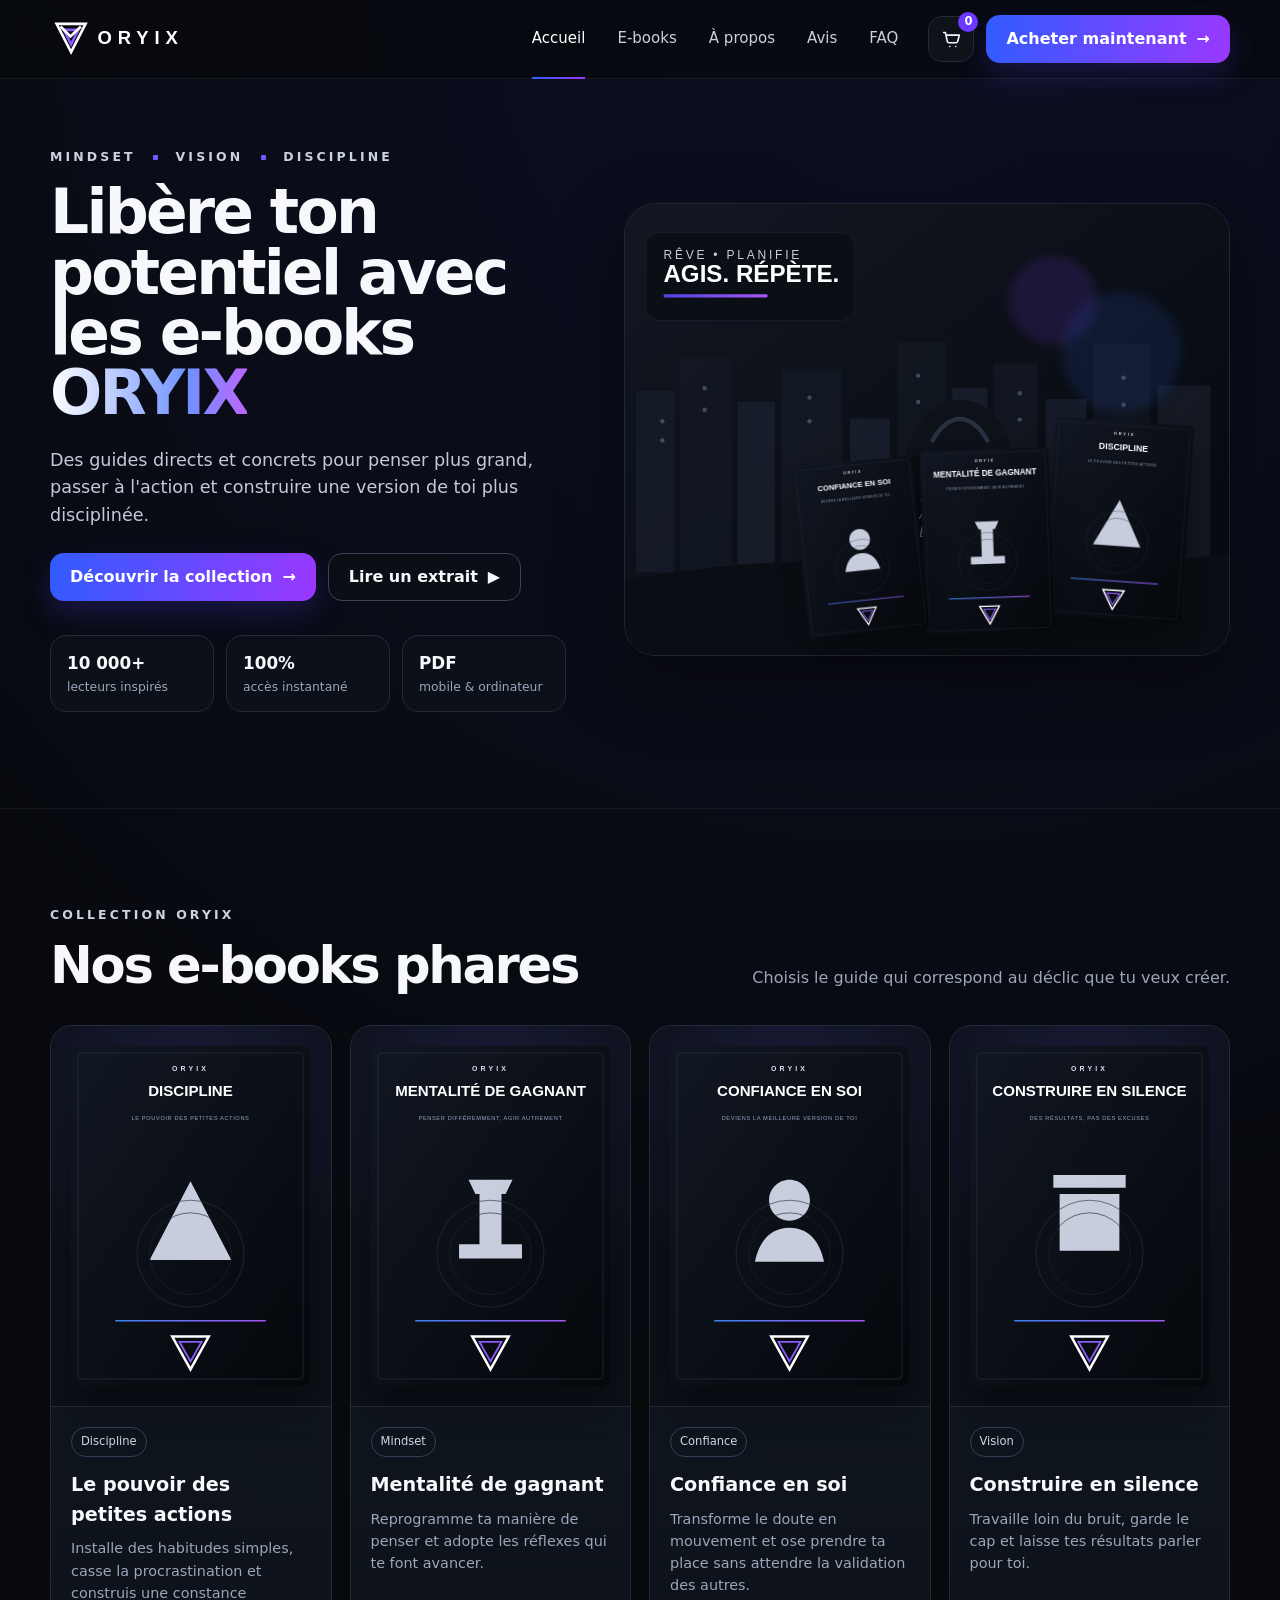
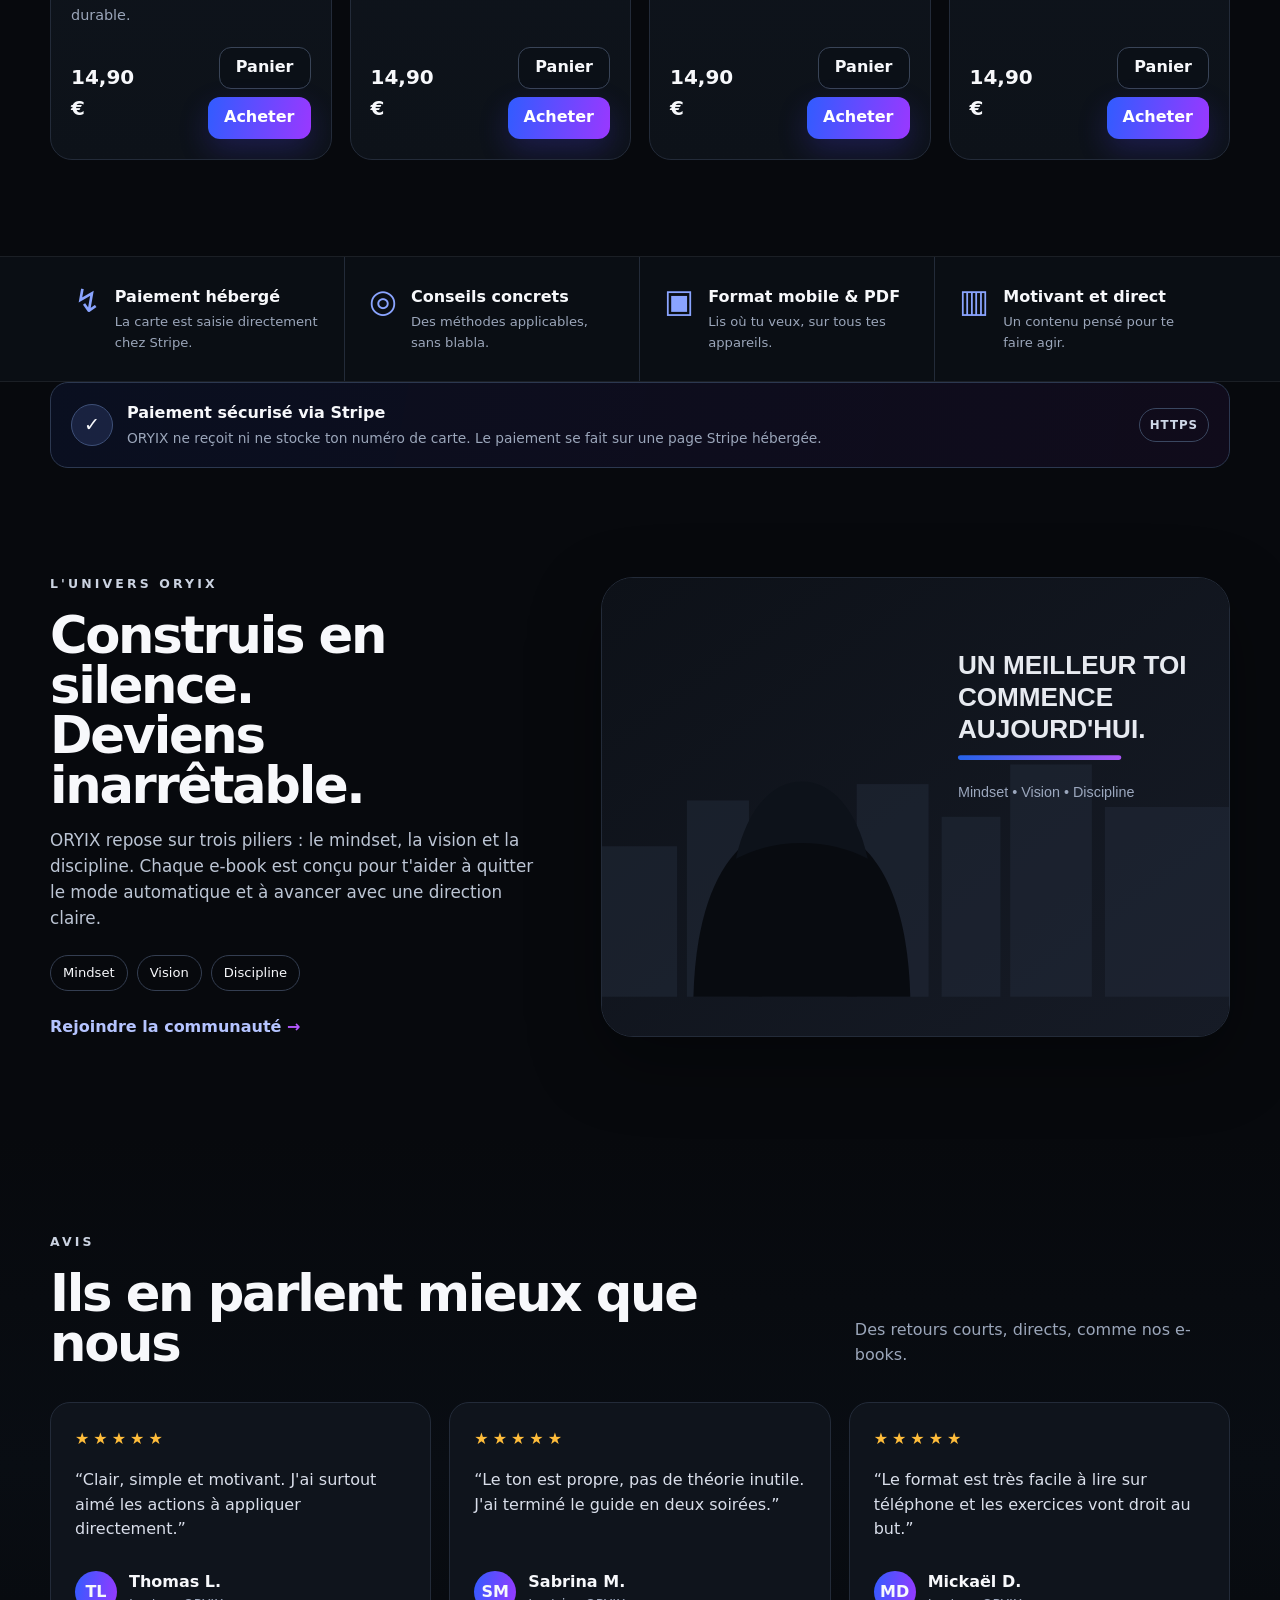
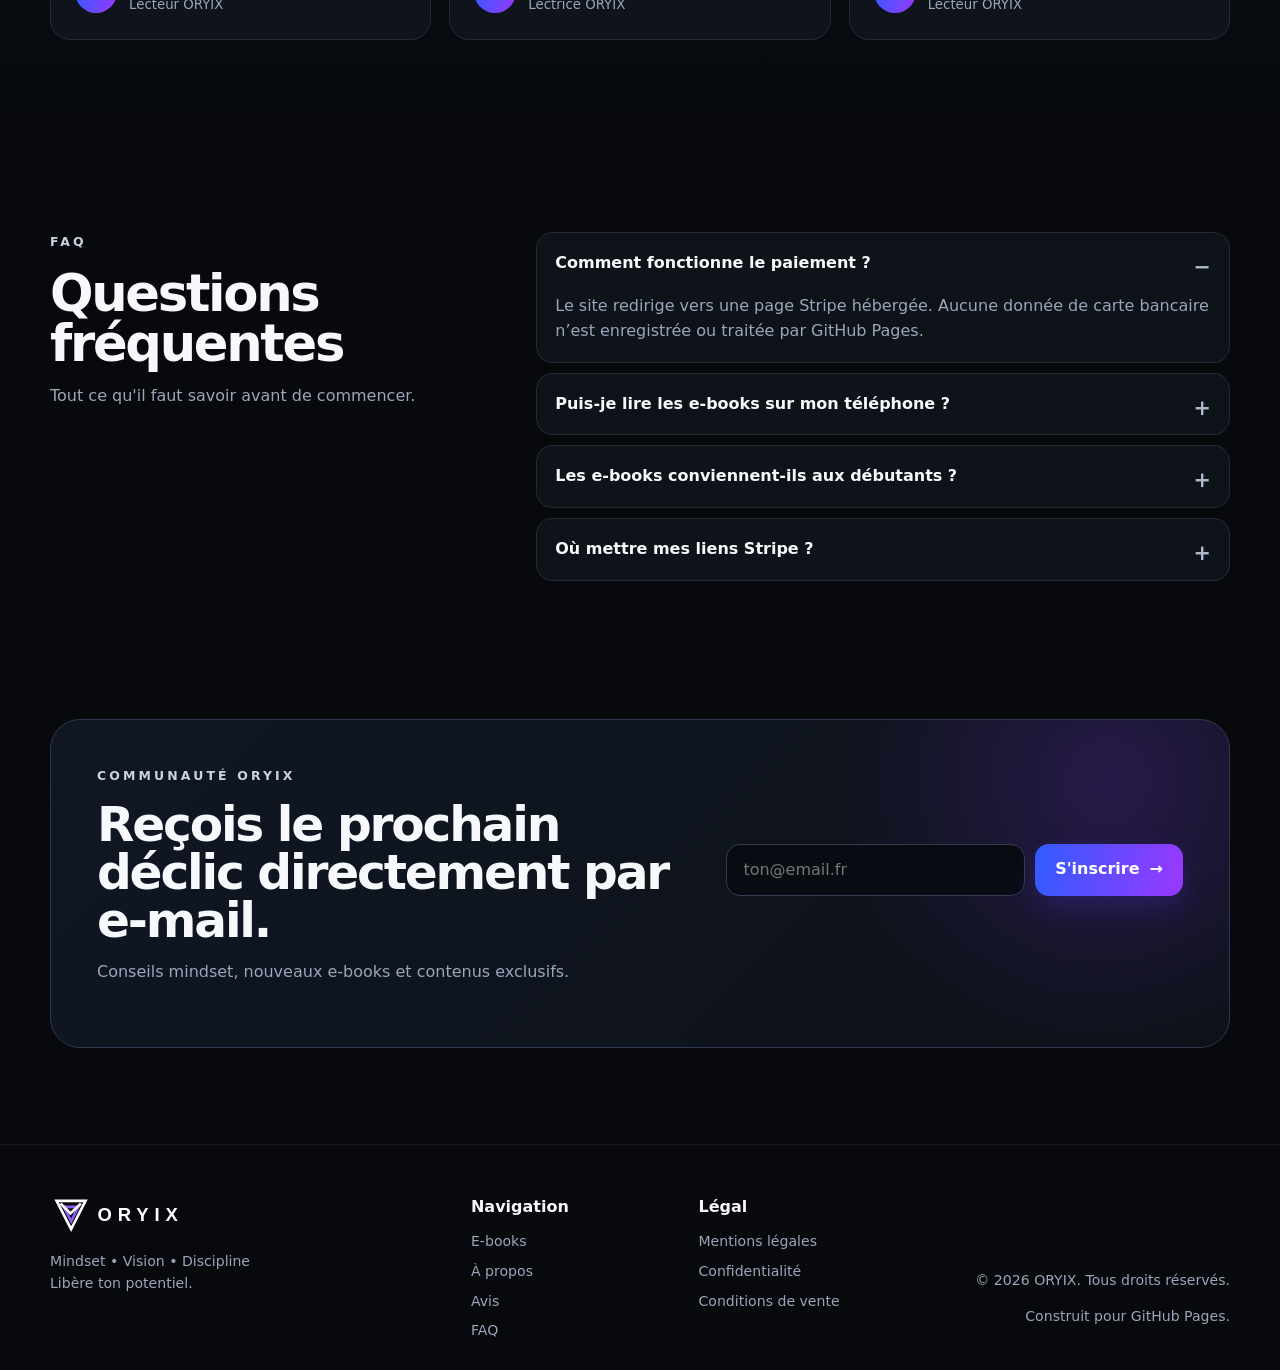
==== index.html @ 37d170c3 "ORYIX V1" ====
<!doctype html>
<html lang="fr">
<head>
  <meta charset="utf-8">
  <meta name="viewport" content="width=device-width, initial-scale=1">
  <meta name="theme-color" content="#07090d">
  <meta name="description" content="ORYIX — e-books de mindset, vision et discipline pour passer à l'action.">
  <title>ORYIX — Libère ton potentiel</title>
  <link rel="icon" href="assets/favicon.svg" type="image/svg+xml">
  <link rel="stylesheet" href="styles.css">
</head>
<body>
  <a class="skip-link" href="#main">Aller au contenu</a>

  <header class="site-header" id="top">
    <div class="container nav-wrap">
      <a class="brand" href="#top" aria-label="ORYIX, accueil">
        <img src="assets/logo.svg" alt="ORYIX">
      </a>

      <button class="menu-toggle" type="button" aria-label="Ouvrir le menu" aria-expanded="false" aria-controls="main-nav">
        <span></span><span></span><span></span>
      </button>

      <nav class="main-nav" id="main-nav" aria-label="Navigation principale">
        <a class="active" href="#top">Accueil</a>
        <a href="#ebooks">E-books</a>
        <a href="#about">À propos</a>
        <a href="#reviews">Avis</a>
        <a href="#faq">FAQ</a>
      </nav>

      <div class="nav-actions">
        <button class="icon-button cart-button" type="button" aria-label="Voir le panier">
          <svg viewBox="0 0 24 24" aria-hidden="true"><path d="M3 4h2l2.2 10.1a2 2 0 0 0 2 1.6h7.9a2 2 0 0 0 1.9-1.4L21 7H7.2M10 20h.01M17 20h.01"/></svg>
          <span class="cart-count" aria-live="polite">0</span>
        </button>
        <a class="btn btn-primary nav-cta" href="#ebooks">Acheter maintenant <span>→</span></a>
      </div>
    </div>
  </header>

  <main id="main">
    <section class="hero section-pad">
      <div class="container hero-grid">
        <div class="hero-copy reveal">
          <p class="eyebrow">MINDSET <i></i> VISION <i></i> DISCIPLINE</p>
          <h1>Libère ton potentiel avec les e-books <span>ORYIX</span></h1>
          <p class="hero-lead">Des guides directs et concrets pour penser plus grand, passer à l'action et construire une version de toi plus disciplinée.</p>
          <div class="hero-buttons">
            <a class="btn btn-primary" href="#ebooks">Découvrir la collection <span>→</span></a>
            <button class="btn btn-ghost preview-button" type="button">Lire un extrait <span>▶</span></button>
          </div>
          <div class="trust-row" aria-label="Avantages principaux">
            <div><strong>10 000+</strong><span>lecteurs inspirés</span></div>
            <div><strong>100%</strong><span>accès instantané</span></div>
            <div><strong>PDF</strong><span>mobile & ordinateur</span></div>
          </div>
        </div>

        <div class="hero-visual reveal" aria-label="Univers ORYIX">
          <img class="hero-art" src="assets/hero-art.svg" alt="Illustration urbaine ORYIX avec une silhouette et une ville de nuit">
          <div class="floating-book b1"><img src="assets/covers/discipline.svg" alt="Couverture de l'e-book Discipline"></div>
          <div class="floating-book b2"><img src="assets/covers/mentalite.svg" alt="Couverture de l'e-book Mentalité de gagnant"></div>
          <div class="floating-book b3"><img src="assets/covers/confiance.svg" alt="Couverture de l'e-book Confiance en soi"></div>
        </div>
      </div>
    </section>

    <section class="products section-pad" id="ebooks">
      <div class="container">
        <div class="section-head reveal">
          <div>
            <p class="eyebrow">COLLECTION ORYIX</p>
            <h2>Nos e-books phares</h2>
          </div>
          <p>Choisis le guide qui correspond au déclic que tu veux créer.</p>
        </div>

        <div class="product-grid">
          <article class="product-card reveal" data-product="Discipline" data-price="14.90" data-payment-id="discipline">
            <div class="cover-wrap"><img src="assets/covers/discipline.svg" alt="Discipline — Le pouvoir des petites actions"></div>
            <div class="product-body">
              <span class="pill">Discipline</span>
              <h3>Le pouvoir des petites actions</h3>
              <p>Installe des habitudes simples, casse la procrastination et construis une constance durable.</p>
              <div class="product-bottom"><strong>14,90 €</strong><div class="product-actions"><button class="btn btn-ghost add-cart" type="button">Panier</button><button class="btn btn-primary buy-now" type="button">Acheter</button></div></div>
            </div>
          </article>

          <article class="product-card reveal" data-product="Mentalité de gagnant" data-price="14.90" data-payment-id="mentalite">
            <div class="cover-wrap"><img src="assets/covers/mentalite.svg" alt="Mentalité de gagnant"></div>
            <div class="product-body">
              <span class="pill">Mindset</span>
              <h3>Mentalité de gagnant</h3>
              <p>Reprogramme ta manière de penser et adopte les réflexes qui te font avancer.</p>
              <div class="product-bottom"><strong>14,90 €</strong><div class="product-actions"><button class="btn btn-ghost add-cart" type="button">Panier</button><button class="btn btn-primary buy-now" type="button">Acheter</button></div></div>
            </div>
          </article>

          <article class="product-card reveal" data-product="Confiance en soi" data-price="14.90" data-payment-id="confiance">
            <div class="cover-wrap"><img src="assets/covers/confiance.svg" alt="Confiance en soi"></div>
            <div class="product-body">
              <span class="pill">Confiance</span>
              <h3>Confiance en soi</h3>
              <p>Transforme le doute en mouvement et ose prendre ta place sans attendre la validation des autres.</p>
              <div class="product-bottom"><strong>14,90 €</strong><div class="product-actions"><button class="btn btn-ghost add-cart" type="button">Panier</button><button class="btn btn-primary buy-now" type="button">Acheter</button></div></div>
            </div>
          </article>

          <article class="product-card reveal" data-product="Construire en silence" data-price="14.90" data-payment-id="silence">
            <div class="cover-wrap"><img src="assets/covers/silence.svg" alt="Construire en silence"></div>
            <div class="product-body">
              <span class="pill">Vision</span>
              <h3>Construire en silence</h3>
              <p>Travaille loin du bruit, garde le cap et laisse tes résultats parler pour toi.</p>
              <div class="product-bottom"><strong>14,90 €</strong><div class="product-actions"><button class="btn btn-ghost add-cart" type="button">Panier</button><button class="btn btn-primary buy-now" type="button">Acheter</button></div></div>
            </div>
          </article>
        </div>
      </div>
    </section>

    <section class="benefits">
      <div class="container benefit-grid">
        <div class="benefit reveal"><span class="benefit-icon">↯</span><div><h3>Paiement hébergé</h3><p>La carte est saisie directement chez Stripe.</p></div></div>
        <div class="benefit reveal"><span class="benefit-icon">◎</span><div><h3>Conseils concrets</h3><p>Des méthodes applicables, sans blabla.</p></div></div>
        <div class="benefit reveal"><span class="benefit-icon">▣</span><div><h3>Format mobile & PDF</h3><p>Lis où tu veux, sur tous tes appareils.</p></div></div>
        <div class="benefit reveal"><span class="benefit-icon">▥</span><div><h3>Motivant et direct</h3><p>Un contenu pensé pour te faire agir.</p></div></div>
      </div>
    </section>

    <section class="payment-security" aria-label="Sécurité des paiements">
      <div class="container payment-security-inner reveal">
        <div class="security-mark" aria-hidden="true">✓</div>
        <div><strong>Paiement sécurisé via Stripe</strong><span>ORYIX ne reçoit ni ne stocke ton numéro de carte. Le paiement se fait sur une page Stripe hébergée.</span></div>
        <span class="security-chip">HTTPS</span>
      </div>
    </section>

    <section class="about section-pad" id="about">
      <div class="container about-grid">
        <div class="about-copy reveal">
          <p class="eyebrow">L'UNIVERS ORYIX</p>
          <h2>Construis en silence.<br>Deviens inarrêtable.</h2>
          <p>ORYIX repose sur trois piliers : le mindset, la vision et la discipline. Chaque e-book est conçu pour t'aider à quitter le mode automatique et à avancer avec une direction claire.</p>
          <div class="tag-row"><span>Mindset</span><span>Vision</span><span>Discipline</span></div>
          <a class="text-link" href="#newsletter">Rejoindre la communauté <span>→</span></a>
        </div>
        <div class="about-image reveal"><img src="assets/about-art.svg" alt="Illustration ORYIX : un meilleur toi commence aujourd'hui"></div>
      </div>
    </section>

    <section class="reviews section-pad" id="reviews">
      <div class="container">
        <div class="section-head reveal"><div><p class="eyebrow">AVIS</p><h2>Ils en parlent mieux que nous</h2></div><p>Des retours courts, directs, comme nos e-books.</p></div>
        <div class="review-grid">
          <article class="review-card reveal"><div class="stars">★★★★★</div><p>“Clair, simple et motivant. J'ai surtout aimé les actions à appliquer directement.”</p><div class="person"><span>TL</span><div><strong>Thomas L.</strong><small>Lecteur ORYIX</small></div></div></article>
          <article class="review-card reveal"><div class="stars">★★★★★</div><p>“Le ton est propre, pas de théorie inutile. J'ai terminé le guide en deux soirées.”</p><div class="person"><span>SM</span><div><strong>Sabrina M.</strong><small>Lectrice ORYIX</small></div></div></article>
          <article class="review-card reveal"><div class="stars">★★★★★</div><p>“Le format est très facile à lire sur téléphone et les exercices vont droit au but.”</p><div class="person"><span>MD</span><div><strong>Mickaël D.</strong><small>Lecteur ORYIX</small></div></div></article>
        </div>
      </div>
    </section>

    <section class="faq section-pad" id="faq">
      <div class="container faq-grid">
        <div class="faq-intro reveal"><p class="eyebrow">FAQ</p><h2>Questions fréquentes</h2><p>Tout ce qu'il faut savoir avant de commencer.</p></div>
        <div class="accordion reveal">
          <details open><summary>Comment fonctionne le paiement ?</summary><p>Le site redirige vers une page Stripe hébergée. Aucune donnée de carte bancaire n’est enregistrée ou traitée par GitHub Pages.</p></details>
          <details><summary>Puis-je lire les e-books sur mon téléphone ?</summary><p>Oui. Le design prévoit des fichiers PDF lisibles sur mobile, tablette et ordinateur.</p></details>
          <details><summary>Les e-books conviennent-ils aux débutants ?</summary><p>Oui. Le contenu est présenté de manière progressive et orientée action.</p></details>
          <details><summary>Où mettre mes liens Stripe ?</summary><p>Ajoute uniquement les URLs publiques Stripe Payment Link dans <code>payment-config.js</code>. Ne publie jamais de clé secrète Stripe dans GitHub.</p></details>
        </div>
      </div>
    </section>

    <section class="newsletter section-pad" id="newsletter">
      <div class="container newsletter-box reveal">
        <div><p class="eyebrow">COMMUNAUTÉ ORYIX</p><h2>Reçois le prochain déclic directement par e-mail.</h2><p>Conseils mindset, nouveaux e-books et contenus exclusifs.</p></div>
        <form class="newsletter-form" novalidate>
          <label class="sr-only" for="email">Ton e-mail</label>
          <input id="email" name="email" type="email" autocomplete="email" placeholder="ton@email.fr" required>
          <button class="btn btn-primary" type="submit">S'inscrire <span>→</span></button>
          <p class="form-message" aria-live="polite"></p>
        </form>
      </div>
    </section>
  </main>

  <footer class="site-footer">
    <div class="container footer-grid">
      <div><img class="footer-logo" src="assets/logo.svg" alt="ORYIX"><p>Mindset • Vision • Discipline<br>Libère ton potentiel.</p></div>
      <div class="footer-links"><strong>Navigation</strong><a href="#ebooks">E-books</a><a href="#about">À propos</a><a href="#reviews">Avis</a><a href="#faq">FAQ</a></div>
      <div class="footer-links"><strong>Légal</strong><a href="mentions-legales.html">Mentions légales</a><a href="confidentialite.html">Confidentialité</a><a href="conditions.html">Conditions de vente</a></div>
      <div class="footer-note"><p>© <span id="year"></span> ORYIX. Tous droits réservés.</p><p>Construit pour GitHub Pages.</p></div>
    </div>
  </footer>

  <aside class="cart-panel" aria-hidden="true" aria-label="Panier">
    <div class="cart-head"><h2>Ton panier</h2><button class="icon-button close-cart" type="button" aria-label="Fermer le panier">×</button></div>
    <div class="cart-items"></div>
    <div class="cart-empty">Ton panier est vide.</div>
    <div class="cart-footer"><div><span>Total</span><strong class="cart-total">0,00 €</strong></div><button class="btn btn-primary checkout-button" type="button" disabled>Continuer vers le paiement</button><small class="checkout-help">Aucune donnée bancaire n’est collectée sur ce site. Ajoute tes Payment Links dans <code>payment-config.js</code>.</small></div>
  </aside>
  <div class="overlay" hidden></div>

  <dialog class="payment-modal">
    <button class="payment-modal-close" type="button" aria-label="Fermer">×</button>
    <p class="eyebrow">PAIEMENT SÉCURISÉ</p>
    <h2 class="payment-modal-title">Paiement Stripe</h2>
    <p class="payment-modal-text">Ajoute ton Payment Link Stripe dans payment-config.js.</p>
    <div class="payment-note"><strong>À ne jamais publier :</strong> une clé <code>sk_live_...</code> ou <code>sk_test_...</code>.</div>
  </dialog>

  <dialog class="preview-modal">
    <button class="modal-close" type="button" aria-label="Fermer">×</button>
    <p class="eyebrow">EXTRAIT</p>
    <h2>Discipline — Le pouvoir des petites actions</h2>
    <p class="quote">“Tu n'as pas besoin d'une motivation parfaite. Tu as besoin d'un système assez simple pour continuer les jours où l'envie n'est pas là.”</p>
    <p>Cette fenêtre sert d'exemple. Tu peux remplacer ce texte par un vrai extrait, une vidéo ou un aperçu PDF.</p>
  </dialog>

  <script src="payment-config.js"></script>
  <script src="script.js"></script>
</body>
</html>
---- styles.css ----
:root{
  --bg:#07090d;
  --bg-soft:#0c1016;
  --panel:#10151d;
  --panel-2:#141a24;
  --text:#f7f8fb;
  --muted:#9ba6ba;
  --line:#232b39;
  --blue:#315cff;
  --purple:#9a38ff;
  --accent:linear-gradient(100deg,var(--blue),var(--purple));
  --radius:24px;
  --shadow:0 24px 70px rgba(0,0,0,.35);
  --container:min(1180px,calc(100% - 40px));
}
*{box-sizing:border-box}
html{scroll-behavior:smooth}
body{margin:0;background:radial-gradient(circle at 70% 0%,rgba(76,71,255,.09),transparent 30%),var(--bg);color:var(--text);font-family:Inter,ui-sans-serif,system-ui,-apple-system,BlinkMacSystemFont,"Segoe UI",sans-serif;line-height:1.55;overflow-x:hidden}
img{max-width:100%;display:block}
a{color:inherit;text-decoration:none}
button,input{font:inherit}
button{color:inherit}
.container{width:var(--container);margin-inline:auto}
.section-pad{padding:96px 0}
.sr-only{position:absolute!important;width:1px;height:1px;padding:0;margin:-1px;overflow:hidden;clip:rect(0,0,0,0);white-space:nowrap;border:0}
.skip-link{position:absolute;left:-999px;top:12px;background:#fff;color:#000;padding:10px 14px;border-radius:10px;z-index:999}.skip-link:focus{left:12px}
.site-header{position:sticky;top:0;z-index:60;background:rgba(7,9,13,.78);backdrop-filter:blur(18px);border-bottom:1px solid rgba(255,255,255,.07)}
.nav-wrap{height:78px;display:flex;align-items:center;gap:30px}.brand img{width:145px}.main-nav{margin-left:auto;display:flex;align-items:center;gap:32px}.main-nav a{color:#c8d0de;font-size:.94rem;transition:.2s}.main-nav a:hover,.main-nav a.active{color:#fff}.main-nav a.active{position:relative}.main-nav a.active:after{content:"";position:absolute;left:0;right:0;bottom:-28px;height:2px;background:var(--accent)}
.nav-actions{display:flex;align-items:center;gap:12px}.icon-button{width:46px;height:46px;border:1px solid var(--line);border-radius:14px;background:#0e131a;display:grid;place-items:center;cursor:pointer}.icon-button svg{width:21px;fill:none;stroke:currentColor;stroke-width:1.8;stroke-linecap:round;stroke-linejoin:round}.cart-button{position:relative}.cart-count{position:absolute;right:-5px;top:-5px;min-width:20px;height:20px;padding:0 5px;border-radius:999px;background:#6b39ff;color:#fff;display:grid;place-items:center;font-size:.72rem;font-weight:800}
.btn{border:0;border-radius:14px;min-height:48px;padding:0 20px;display:inline-flex;align-items:center;justify-content:center;gap:10px;font-weight:750;cursor:pointer;transition:transform .2s ease,filter .2s ease,border-color .2s ease;background:none}.btn:hover{transform:translateY(-2px)}.btn-primary{background:var(--accent);color:#fff;box-shadow:0 12px 30px rgba(83,62,255,.22)}.btn-primary:hover{filter:brightness(1.08)}.btn-ghost{border:1px solid #394457;background:rgba(12,16,22,.72)}
.menu-toggle{display:none;background:none;border:0;padding:8px;cursor:pointer}.menu-toggle span{display:block;width:25px;height:2px;background:#fff;margin:5px 0;border-radius:2px}
.hero{padding-top:68px}.hero-grid{display:grid;grid-template-columns:.92fr 1.08fr;gap:58px;align-items:center}.eyebrow{font-size:.78rem;font-weight:850;letter-spacing:.25em;color:#cbd3e1;margin:0 0 16px}.eyebrow i{display:inline-block;width:5px;height:5px;background:#7357ff;border-radius:1px;vertical-align:middle;margin:0 10px}.hero h1,.section-head h2,.about h2,.faq h2,.newsletter h2{font-size:clamp(2.25rem,4.8vw,5rem);line-height:.98;letter-spacing:-.045em;margin:0}.hero h1 span{background:linear-gradient(90deg,#fff,#6f92ff 70%,#bb66ff);-webkit-background-clip:text;background-clip:text;color:transparent}.hero-lead{font-size:1.1rem;color:#c2cada;max-width:630px;margin:24px 0}.hero-buttons{display:flex;flex-wrap:wrap;gap:12px}.trust-row{display:grid;grid-template-columns:repeat(3,1fr);gap:12px;margin-top:34px}.trust-row div{padding:14px 16px;border:1px solid var(--line);border-radius:16px;background:rgba(14,19,26,.7)}.trust-row strong,.trust-row span{display:block}.trust-row strong{font-size:1.05rem}.trust-row span{font-size:.77rem;color:var(--muted);margin-top:2px}.hero-visual{position:relative;min-width:0}.hero-art{border-radius:32px;border:1px solid #202838;box-shadow:var(--shadow)}.floating-book{position:absolute;width:23%;filter:drop-shadow(0 26px 24px rgba(0,0,0,.45));transform-origin:bottom center}.floating-book img{border-radius:5px}.b1{right:8%;bottom:8%;transform:rotate(4deg)}.b2{right:28%;bottom:5%;transform:rotate(-2deg) scale(.93)}.b3{right:48%;bottom:5%;transform:rotate(-6deg) scale(.87)}
.products{border-top:1px solid rgba(255,255,255,.06)}.section-head{display:flex;justify-content:space-between;align-items:end;gap:40px;margin-bottom:34px}.section-head h2,.about h2,.faq h2,.newsletter h2{font-size:clamp(2rem,4vw,3.6rem)}.section-head>p{max-width:480px;color:var(--muted);margin:0}.product-grid{display:grid;grid-template-columns:repeat(4,1fr);gap:18px}.product-card{min-width:0;background:linear-gradient(180deg,#111721,#0d1219);border:1px solid var(--line);border-radius:22px;overflow:hidden;display:flex;flex-direction:column;transition:transform .25s ease,border-color .25s ease}.product-card:hover{transform:translateY(-5px);border-color:#3a4660}.cover-wrap{aspect-ratio:1.25;background:radial-gradient(circle at 50% 20%,rgba(108,92,255,.16),transparent 58%),#0c1118;display:grid;place-items:center;padding:20px;border-bottom:1px solid var(--line)}.cover-wrap img{height:100%;width:auto;border-radius:6px;box-shadow:0 18px 35px rgba(0,0,0,.35)}.product-body{padding:20px;display:flex;flex-direction:column;flex:1}.pill{align-self:flex-start;font-size:.72rem;color:#cfd6e5;border:1px solid #344057;border-radius:999px;padding:5px 9px}.product-body h3{font-size:1.2rem;margin:13px 0 8px}.product-body p{font-size:.9rem;color:var(--muted);margin:0 0 20px}.product-bottom{margin-top:auto;display:flex;align-items:center;justify-content:space-between;gap:12px}.product-bottom strong{font-size:1.25rem}.product-bottom .btn{min-height:42px;padding:0 16px;border-radius:12px}
.benefits{border-block:1px solid rgba(255,255,255,.07);background:#0a0e14}.benefit-grid{display:grid;grid-template-columns:repeat(4,1fr)}.benefit{display:flex;gap:14px;padding:28px 24px;border-right:1px solid var(--line)}.benefit:last-child{border-right:0}.benefit-icon{font-size:2rem;line-height:1;color:#8aa4ff}.benefit h3{margin:0 0 3px;font-size:1rem}.benefit p{margin:0;color:var(--muted);font-size:.82rem}
.about-grid{display:grid;grid-template-columns:.88fr 1.12fr;gap:56px;align-items:center}.about-copy>p:not(.eyebrow){color:#bcc5d4;font-size:1.05rem;max-width:570px}.tag-row{display:flex;flex-wrap:wrap;gap:9px;margin:24px 0}.tag-row span{border:1px solid #343e51;border-radius:999px;padding:7px 12px;font-size:.82rem}.text-link{font-weight:750;color:#b5c4ff}.text-link span{color:#b559ff}.about-image img{border:1px solid var(--line);border-radius:32px;box-shadow:var(--shadow)}
.reviews{background:linear-gradient(180deg,transparent,#090d13 55%,transparent)}.review-grid{display:grid;grid-template-columns:repeat(3,1fr);gap:18px}.review-card{background:#0f141c;border:1px solid var(--line);border-radius:20px;padding:24px}.stars{color:#ffbd3b;letter-spacing:4px}.review-card>p{color:#d9deea;min-height:86px}.person{display:flex;gap:12px;align-items:center}.person>span{width:42px;height:42px;border-radius:50%;background:var(--accent);display:grid;place-items:center;font-weight:800}.person strong,.person small{display:block}.person small{color:var(--muted)}
.faq-grid{display:grid;grid-template-columns:.75fr 1.25fr;gap:70px}.faq-intro>p:last-child{color:var(--muted)}.accordion{display:grid;gap:10px}.accordion details{border:1px solid var(--line);border-radius:16px;background:#0e131a;padding:0 18px}.accordion summary{cursor:pointer;list-style:none;padding:18px 32px 18px 0;font-weight:750;position:relative}.accordion summary::-webkit-details-marker{display:none}.accordion summary:after{content:"+";position:absolute;right:0;font-size:1.3rem;color:#aeb8cc}.accordion details[open] summary:after{content:"−"}.accordion details p{margin:0 0 18px;color:var(--muted)}
.newsletter{padding-top:42px}.newsletter-box{border:1px solid #2e3850;background:radial-gradient(circle at 90% 20%,rgba(138,54,255,.2),transparent 25%),linear-gradient(135deg,#101723,#0d1118);border-radius:30px;padding:46px;display:grid;grid-template-columns:1fr .78fr;gap:44px;align-items:center}.newsletter h2{font-size:clamp(2rem,3.8vw,3.2rem)}.newsletter-box>div>p:last-child{color:var(--muted)}.newsletter-form{display:grid;grid-template-columns:1fr auto;gap:10px}.newsletter-form input{min-width:0;background:#080c12;border:1px solid #313c50;color:#fff;border-radius:14px;padding:0 16px;height:52px;outline:none}.newsletter-form input:focus{border-color:#6b6fff;box-shadow:0 0 0 3px rgba(85,75,255,.15)}.form-message{grid-column:1/-1;margin:0;min-height:1.3em;color:#aeb9cc;font-size:.84rem}
.site-footer{border-top:1px solid rgba(255,255,255,.07);padding:50px 0 28px}.footer-grid{display:grid;grid-template-columns:1.4fr .7fr .8fr 1fr;gap:34px}.footer-logo{width:145px;margin-bottom:12px}.footer-grid p{color:var(--muted);font-size:.88rem}.footer-links{display:flex;flex-direction:column;gap:8px}.footer-links strong{margin-bottom:3px}.footer-links a{color:var(--muted);font-size:.88rem}.footer-links a:hover{color:#fff}.footer-note{text-align:right;align-self:end}
.cart-panel{position:fixed;right:0;top:0;height:100%;width:min(430px,92vw);z-index:100;background:#0b0f15;border-left:1px solid var(--line);transform:translateX(102%);transition:transform .3s ease;display:flex;flex-direction:column;padding:20px}.cart-panel.open{transform:none}.cart-head{display:flex;align-items:center;justify-content:space-between;border-bottom:1px solid var(--line);padding-bottom:15px}.cart-head h2{margin:0}.cart-items{display:grid;gap:10px;padding:18px 0;overflow:auto}.cart-item{display:grid;grid-template-columns:1fr auto;gap:12px;border:1px solid var(--line);border-radius:14px;padding:14px;background:#10151d}.cart-item small{display:block;color:var(--muted)}.cart-item button{background:none;border:0;color:#a8b1c2;cursor:pointer}.cart-empty{color:var(--muted);padding:30px 0}.cart-footer{margin-top:auto;border-top:1px solid var(--line);padding-top:18px}.cart-footer>div{display:flex;justify-content:space-between;font-size:1.15rem;margin-bottom:14px}.cart-footer .btn{width:100%}.cart-footer small{display:block;color:var(--muted);margin-top:10px}.overlay{position:fixed;inset:0;background:rgba(0,0,0,.65);z-index:90}.preview-modal{max-width:620px;width:calc(100% - 30px);background:#0e131a;color:#fff;border:1px solid #2f394c;border-radius:24px;padding:34px;box-shadow:var(--shadow)}.preview-modal::backdrop{background:rgba(0,0,0,.72)}.modal-close{position:absolute;right:16px;top:14px;background:none;border:0;color:#fff;font-size:2rem;cursor:pointer}.preview-modal h2{font-size:2rem}.preview-modal p{color:#bfc7d5}.preview-modal .quote{color:#fff;font-size:1.12rem;border-left:3px solid #7757ff;padding-left:18px}
.reveal{opacity:0;transform:translateY(18px);transition:opacity .6s ease,transform .6s ease}.reveal.visible{opacity:1;transform:none}
@media (prefers-reduced-motion:reduce){html{scroll-behavior:auto}.reveal{opacity:1;transform:none;transition:none}.btn,.product-card{transition:none}}
@media (max-width:1040px){.main-nav{gap:20px}.nav-cta{display:none}.hero-grid{grid-template-columns:1fr;gap:40px}.hero-copy{max-width:760px}.hero-visual{max-width:860px}.product-grid{grid-template-columns:repeat(2,1fr)}.benefit-grid{grid-template-columns:repeat(2,1fr)}.benefit:nth-child(2){border-right:0}.benefit:nth-child(-n+2){border-bottom:1px solid var(--line)}.about-grid{grid-template-columns:1fr}.about-image{max-width:850px}.footer-grid{grid-template-columns:1fr 1fr}.footer-note{text-align:left}}
@media (max-width:760px){:root{--container:min(100% - 28px,1180px)}.section-pad{padding:68px 0}.nav-wrap{height:70px}.brand img{width:128px}.menu-toggle{display:block;order:-1}.main-nav{position:absolute;left:14px;right:14px;top:78px;display:none;flex-direction:column;align-items:stretch;gap:0;background:#0b1017;border:1px solid var(--line);border-radius:18px;padding:8px;box-shadow:var(--shadow)}.main-nav.open{display:flex}.main-nav a{padding:13px 14px;border-radius:11px}.main-nav a.active:after{display:none}.nav-wrap{gap:10px}.nav-actions{margin-left:auto}.cart-button{width:42px;height:42px}.hero{padding-top:40px}.hero h1{font-size:clamp(2.65rem,13vw,4.2rem)}.hero-lead{font-size:1rem}.hero-buttons .btn{width:100%}.trust-row{grid-template-columns:1fr 1fr}.trust-row div:last-child{grid-column:1/-1}.hero-visual{margin-inline:-8px}.floating-book{width:26%}.b3{display:none}.section-head{display:block}.section-head>p{margin-top:12px}.product-grid{grid-template-columns:1fr}.product-card{display:grid;grid-template-columns:125px 1fr}.cover-wrap{aspect-ratio:auto;height:100%;padding:14px}.cover-wrap img{width:100%;height:auto}.product-body{padding:17px}.product-body p{font-size:.86rem}.benefit-grid{grid-template-columns:1fr}.benefit{border-right:0;border-bottom:1px solid var(--line)}.benefit:last-child{border-bottom:0}.about-grid{gap:30px}.review-grid{grid-template-columns:1fr}.faq-grid{grid-template-columns:1fr;gap:28px}.newsletter-box{grid-template-columns:1fr;padding:28px 20px}.newsletter-form{grid-template-columns:1fr}.newsletter-form .btn{width:100%}.footer-grid{grid-template-columns:1fr 1fr}.footer-grid>div:first-child,.footer-note{grid-column:1/-1}.footer-note{text-align:left}.preview-modal{padding:28px 22px}}
@media (max-width:430px){.brand img{width:108px}.product-card{grid-template-columns:105px 1fr}.product-bottom{align-items:flex-start;flex-direction:column}.product-bottom .btn{width:100%}.footer-grid{grid-template-columns:1fr}.footer-grid>div{grid-column:auto!important}.floating-book{width:28%}.b1{right:7%}.b2{right:33%}}

/* Paiements Stripe */
.product-actions{display:flex;gap:8px;flex-wrap:wrap;justify-content:flex-end}.product-actions .btn{min-width:84px}.product-actions .btn-ghost{background:#0b1017}
.payment-security{padding:0 0 10px}.payment-security-inner{display:grid;grid-template-columns:auto 1fr auto;gap:14px;align-items:center;border:1px solid #2c3850;background:linear-gradient(100deg,rgba(49,92,255,.08),rgba(154,56,255,.06));border-radius:18px;padding:18px 20px}.security-mark{width:42px;height:42px;border-radius:50%;display:grid;place-items:center;background:rgba(111,146,255,.14);border:1px solid #3e5078;font-size:1.2rem;font-weight:900}.payment-security-inner strong,.payment-security-inner span{display:block}.payment-security-inner>div:nth-child(2)>span{margin-top:2px;color:var(--muted);font-size:.86rem}.security-chip{border:1px solid #3a4760;border-radius:999px;padding:7px 10px;font-size:.74rem;font-weight:850;letter-spacing:.08em;color:#cfd8e8}.payment-modal{max-width:620px;width:calc(100% - 30px);background:#0e131a;color:#fff;border:1px solid #2f394c;border-radius:24px;padding:34px;box-shadow:var(--shadow)}.payment-modal::backdrop{background:rgba(0,0,0,.72)}.payment-modal-close{position:absolute;right:16px;top:14px;background:none;border:0;color:#fff;font-size:2rem;cursor:pointer}.payment-modal h2{font-size:2rem;margin:0 0 14px}.payment-modal p{color:#bfc7d5}.payment-note{margin-top:18px;padding:14px 16px;border:1px solid #3a455b;border-radius:14px;background:#0a0e14;color:#c9d1df;font-size:.9rem}.payment-note code,.cart-footer code{color:#d8c6ff}.checkout-help{line-height:1.45}
@media (max-width:760px){.product-actions{width:100%;display:grid;grid-template-columns:1fr 1fr}.product-actions .btn{width:100%;padding-inline:12px}.payment-security-inner{grid-template-columns:auto 1fr}.security-chip{grid-column:2;justify-self:start}.payment-modal{padding:28px 22px}}
@media (max-width:430px){.product-bottom{gap:10px}.product-actions{grid-template-columns:1fr}.product-actions .btn{min-height:40px}.payment-security-inner{grid-template-columns:1fr}.security-chip{grid-column:auto}.security-mark{width:38px;height:38px}}
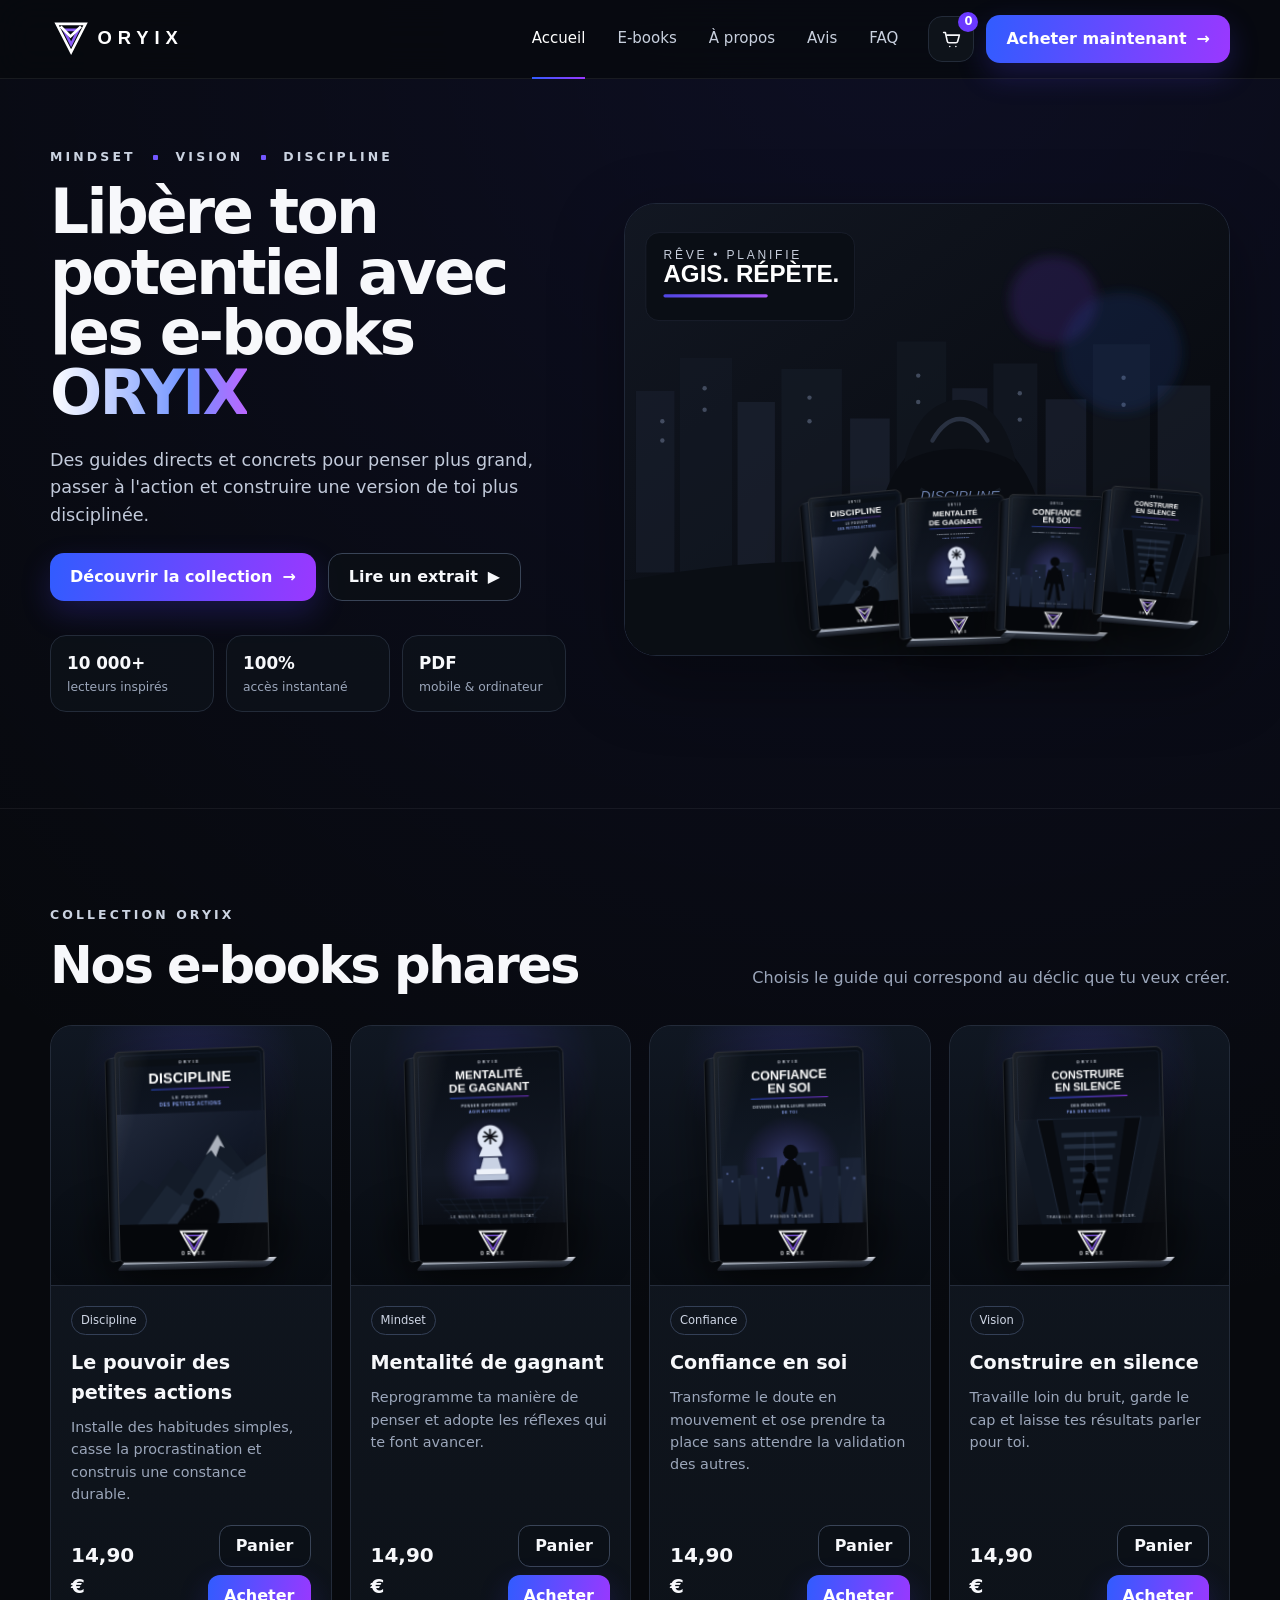
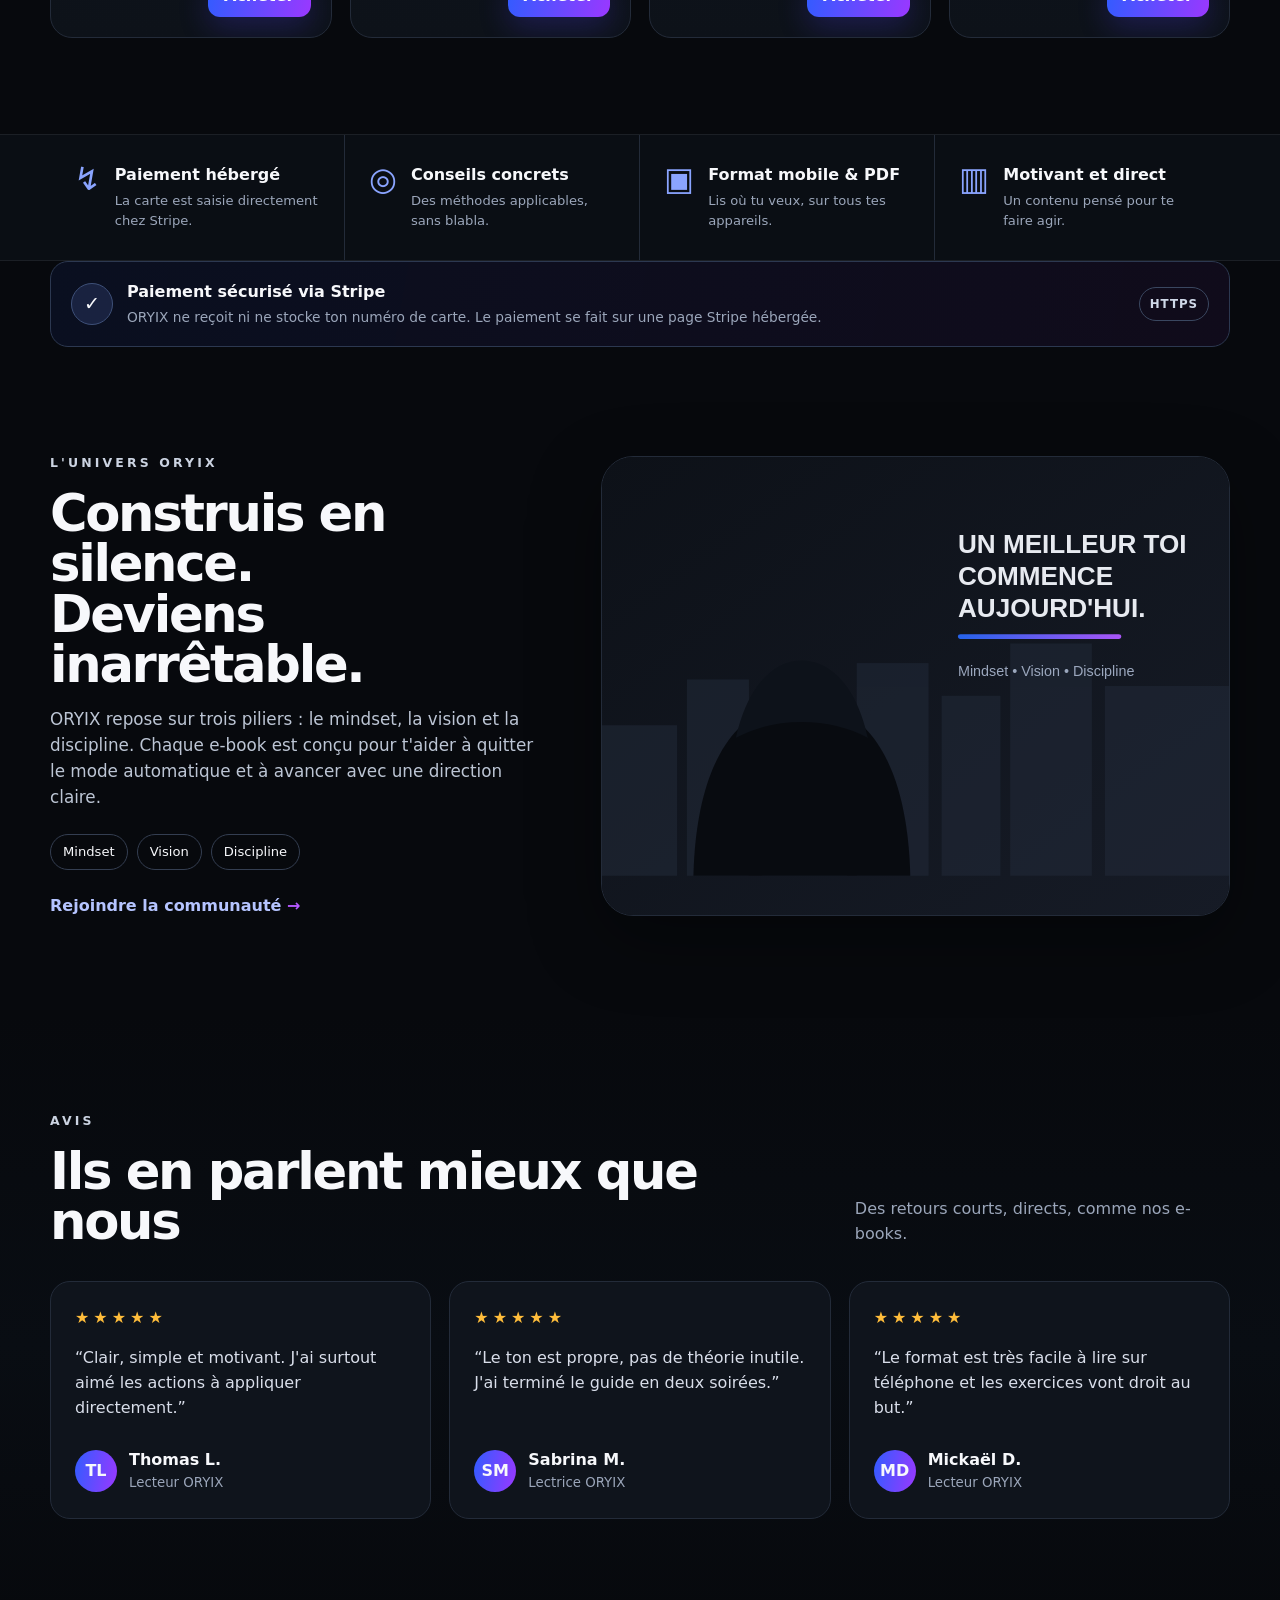
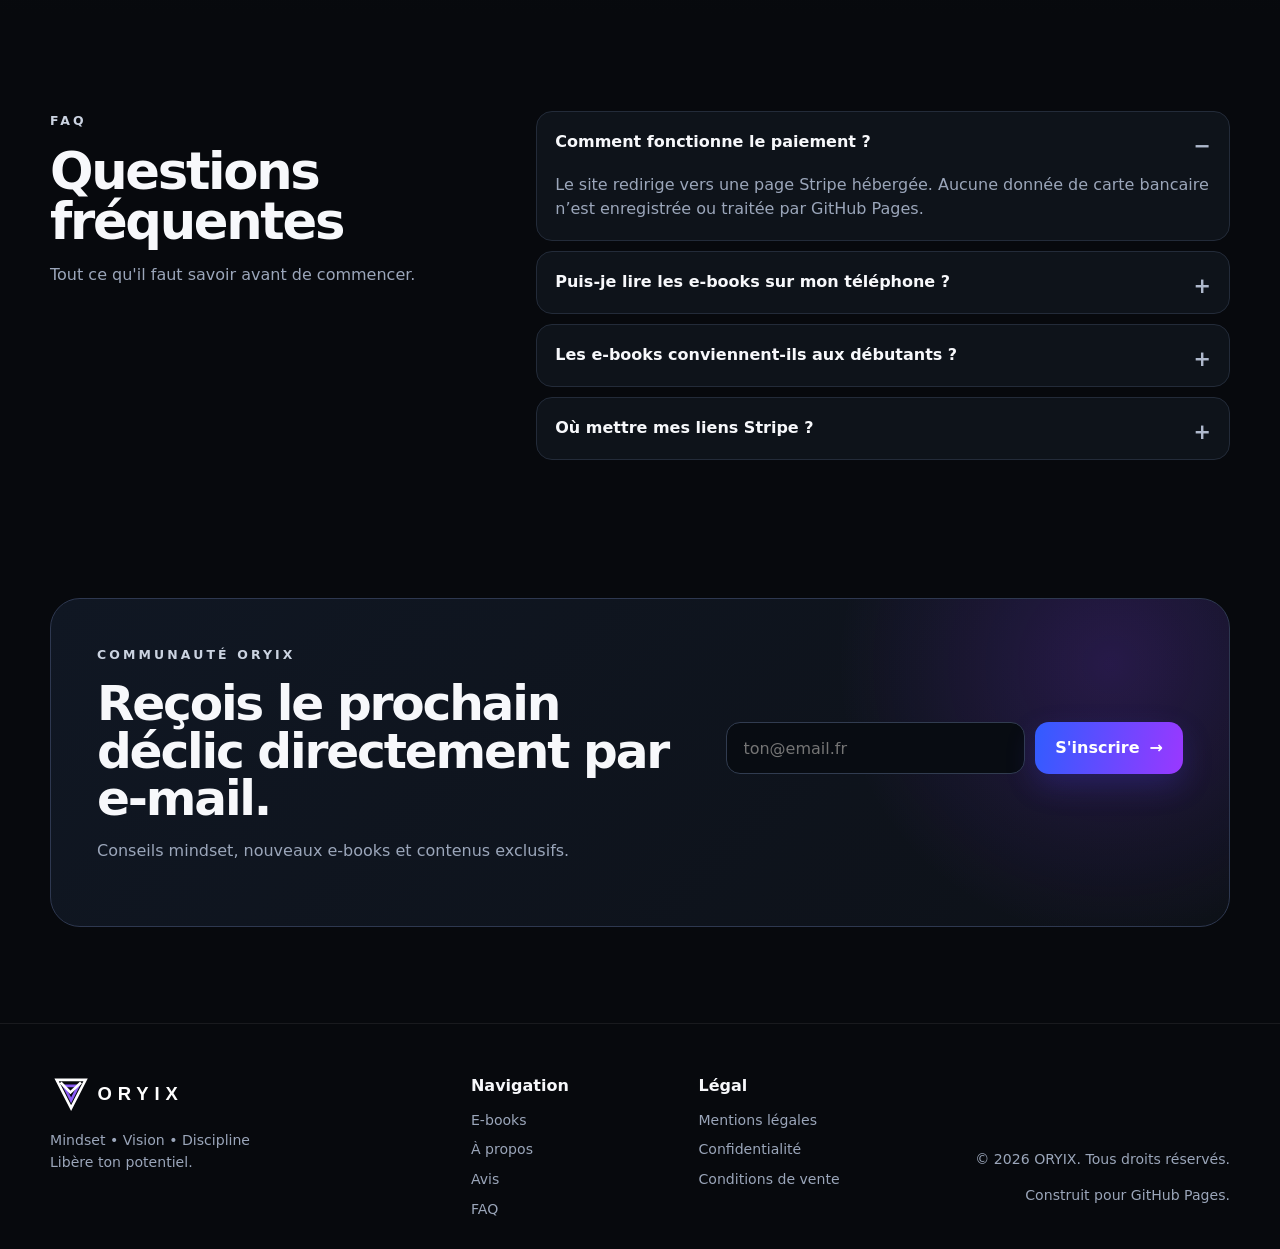
==== commit aedbfaef: "V3" ====
--- a/index.html
+++ b/index.html
@@ -60,9 +60,20 @@
 
         <div class="hero-visual reveal" aria-label="Univers ORYIX">
           <img class="hero-art" src="assets/hero-art.svg" alt="Illustration urbaine ORYIX avec une silhouette et une ville de nuit">
-          <div class="floating-book b1"><img src="assets/covers/discipline.svg" alt="Couverture de l'e-book Discipline"></div>
-          <div class="floating-book b2"><img src="assets/covers/mentalite.svg" alt="Couverture de l'e-book Mentalité de gagnant"></div>
-          <div class="floating-book b3"><img src="assets/covers/confiance.svg" alt="Couverture de l'e-book Confiance en soi"></div>
+          <div class="hero-book-shelf" aria-label="Collection de quatre e-books ORYIX">
+            <div class="ebook-mockup hero-book hb1">
+              <div class="ebook-cover"><img src="assets/covers/discipline.svg" alt="Couverture de l'e-book Discipline"></div>
+            </div>
+            <div class="ebook-mockup hero-book hb2">
+              <div class="ebook-cover"><img src="assets/covers/mentalite.svg" alt="Couverture de l'e-book Mentalité de gagnant"></div>
+            </div>
+            <div class="ebook-mockup hero-book hb3">
+              <div class="ebook-cover"><img src="assets/covers/confiance.svg" alt="Couverture de l'e-book Confiance en soi"></div>
+            </div>
+            <div class="ebook-mockup hero-book hb4">
+              <div class="ebook-cover"><img src="assets/covers/silence.svg" alt="Couverture de l'e-book Construire en silence"></div>
+            </div>
+          </div>
         </div>
       </div>
     </section>
@@ -79,7 +90,7 @@
 
         <div class="product-grid">
           <article class="product-card reveal" data-product="Discipline" data-price="14.90" data-payment-id="discipline">
-            <div class="cover-wrap"><img src="assets/covers/discipline.svg" alt="Discipline — Le pouvoir des petites actions"></div>
+            <div class="cover-wrap"><div class="ebook-mockup product-book"><div class="ebook-cover"><img src="assets/covers/discipline.svg" alt="Discipline — Le pouvoir des petites actions"></div></div></div>
             <div class="product-body">
               <span class="pill">Discipline</span>
               <h3>Le pouvoir des petites actions</h3>
@@ -89,7 +100,7 @@
           </article>
 
           <article class="product-card reveal" data-product="Mentalité de gagnant" data-price="14.90" data-payment-id="mentalite">
-            <div class="cover-wrap"><img src="assets/covers/mentalite.svg" alt="Mentalité de gagnant"></div>
+            <div class="cover-wrap"><div class="ebook-mockup product-book"><div class="ebook-cover"><img src="assets/covers/mentalite.svg" alt="Mentalité de gagnant"></div></div></div>
             <div class="product-body">
               <span class="pill">Mindset</span>
               <h3>Mentalité de gagnant</h3>
@@ -99,7 +110,7 @@
           </article>
 
           <article class="product-card reveal" data-product="Confiance en soi" data-price="14.90" data-payment-id="confiance">
-            <div class="cover-wrap"><img src="assets/covers/confiance.svg" alt="Confiance en soi"></div>
+            <div class="cover-wrap"><div class="ebook-mockup product-book"><div class="ebook-cover"><img src="assets/covers/confiance.svg" alt="Confiance en soi"></div></div></div>
             <div class="product-body">
               <span class="pill">Confiance</span>
               <h3>Confiance en soi</h3>
@@ -109,7 +120,7 @@
           </article>
 
           <article class="product-card reveal" data-product="Construire en silence" data-price="14.90" data-payment-id="silence">
-            <div class="cover-wrap"><img src="assets/covers/silence.svg" alt="Construire en silence"></div>
+            <div class="cover-wrap"><div class="ebook-mockup product-book"><div class="ebook-cover"><img src="assets/covers/silence.svg" alt="Construire en silence"></div></div></div>
             <div class="product-body">
               <span class="pill">Vision</span>
               <h3>Construire en silence</h3>
--- a/styles.css
+++ b/styles.css
@@ -49,3 +49,170 @@
 .payment-security{padding:0 0 10px}.payment-security-inner{display:grid;grid-template-columns:auto 1fr auto;gap:14px;align-items:center;border:1px solid #2c3850;background:linear-gradient(100deg,rgba(49,92,255,.08),rgba(154,56,255,.06));border-radius:18px;padding:18px 20px}.security-mark{width:42px;height:42px;border-radius:50%;display:grid;place-items:center;background:rgba(111,146,255,.14);border:1px solid #3e5078;font-size:1.2rem;font-weight:900}.payment-security-inner strong,.payment-security-inner span{display:block}.payment-security-inner>div:nth-child(2)>span{margin-top:2px;color:var(--muted);font-size:.86rem}.security-chip{border:1px solid #3a4760;border-radius:999px;padding:7px 10px;font-size:.74rem;font-weight:850;letter-spacing:.08em;color:#cfd8e8}.payment-modal{max-width:620px;width:calc(100% - 30px);background:#0e131a;color:#fff;border:1px solid #2f394c;border-radius:24px;padding:34px;box-shadow:var(--shadow)}.payment-modal::backdrop{background:rgba(0,0,0,.72)}.payment-modal-close{position:absolute;right:16px;top:14px;background:none;border:0;color:#fff;font-size:2rem;cursor:pointer}.payment-modal h2{font-size:2rem;margin:0 0 14px}.payment-modal p{color:#bfc7d5}.payment-note{margin-top:18px;padding:14px 16px;border:1px solid #3a455b;border-radius:14px;background:#0a0e14;color:#c9d1df;font-size:.9rem}.payment-note code,.cart-footer code{color:#d8c6ff}.checkout-help{line-height:1.45}
 @media (max-width:760px){.product-actions{width:100%;display:grid;grid-template-columns:1fr 1fr}.product-actions .btn{width:100%;padding-inline:12px}.payment-security-inner{grid-template-columns:auto 1fr}.security-chip{grid-column:2;justify-self:start}.payment-modal{padding:28px 22px}}
 @media (max-width:430px){.product-bottom{gap:10px}.product-actions{grid-template-columns:1fr}.product-actions .btn{min-height:40px}.payment-security-inner{grid-template-columns:1fr}.security-chip{grid-column:auto}.security-mark{width:38px;height:38px}}
+
+/* =========================================================
+   ORYIX — mockups 3D des e-books
+   Ces effets utilisent uniquement les couvertures locales du dossier
+   assets/covers : aucun service externe ni génération d'image requise.
+   ========================================================= */
+.ebook-mockup{
+  position:relative;
+  width:100%;
+  max-width:190px;
+  aspect-ratio:760/1080;
+  isolation:isolate;
+  filter:drop-shadow(0 24px 25px rgba(0,0,0,.52));
+}
+.ebook-mockup::before{
+  content:"";
+  position:absolute;
+  z-index:0;
+  top:2.1%;
+  bottom:1.4%;
+  left:-10px;
+  width:14px;
+  border-radius:5px 0 0 5px;
+  background:linear-gradient(90deg,#05070a,#1c2431 48%,#090c11);
+  border:1px solid rgba(255,255,255,.09);
+  transform:skewY(-12deg);
+  transform-origin:right center;
+}
+.ebook-mockup::after{
+  content:"";
+  position:absolute;
+  z-index:0;
+  left:4%;
+  right:-8px;
+  bottom:-8px;
+  height:10px;
+  border-radius:0 0 5px 3px;
+  background:linear-gradient(180deg,#edf1f8,#9ca6b7 42%,#3a424f 44%,#151922 100%);
+  transform:skewX(-43deg);
+  transform-origin:left top;
+  opacity:.9;
+}
+.ebook-cover{
+  position:absolute;
+  z-index:2;
+  inset:0;
+  overflow:hidden;
+  border-radius:5px 7px 7px 5px;
+  background:#0a0e14;
+  border:1px solid rgba(255,255,255,.14);
+  box-shadow:inset 10px 0 14px rgba(255,255,255,.035),inset -2px 0 6px rgba(0,0,0,.45);
+  transform:perspective(900px) rotateY(-7deg);
+  transform-origin:left center;
+}
+.ebook-cover::after{
+  content:"";
+  position:absolute;
+  inset:0;
+  pointer-events:none;
+  background:linear-gradient(105deg,rgba(255,255,255,.08),transparent 18%,transparent 75%,rgba(255,255,255,.025));
+  mix-blend-mode:screen;
+}
+.ebook-cover img{
+  display:block;
+  width:100%;
+  height:100%;
+  object-fit:cover;
+  border-radius:0;
+}
+
+/* Hero : étagère de 4 livres, proche de la maquette visuelle */
+.hero-book-shelf{
+  position:absolute;
+  z-index:4;
+  right:2.5%;
+  bottom:3%;
+  width:67%;
+  height:70%;
+  pointer-events:none;
+}
+.hero-book{
+  position:absolute;
+  bottom:0;
+  width:25%;
+  max-width:none;
+  transition:transform .35s ease,filter .35s ease;
+}
+.hb1{left:0;bottom:3%;transform:rotate(-5deg) scale(.92)}
+.hb2{left:24%;bottom:1%;transform:rotate(-2deg) scale(.98)}
+.hb3{left:48%;bottom:2%;transform:rotate(2deg) scale(.95)}
+.hb4{left:72%;bottom:5%;transform:rotate(5deg) scale(.9)}
+.hero-visual::after{
+  content:"";
+  position:absolute;
+  z-index:3;
+  right:2%;
+  bottom:1%;
+  width:70%;
+  height:18%;
+  background:radial-gradient(ellipse,rgba(0,0,0,.62),transparent 68%);
+  filter:blur(12px);
+  pointer-events:none;
+}
+
+/* Cartes produits : vrai effet "livre" au lieu d'une image plate */
+.cover-wrap{
+  overflow:hidden;
+  position:relative;
+  min-height:260px;
+  background:
+    radial-gradient(circle at 50% 16%,rgba(97,82,255,.19),transparent 42%),
+    linear-gradient(180deg,#101722,#080c12);
+}
+.cover-wrap::before{
+  content:"";
+  position:absolute;
+  inset:auto 12% 8% 12%;
+  height:20%;
+  border-radius:50%;
+  background:rgba(0,0,0,.46);
+  filter:blur(20px);
+}
+.cover-wrap .product-book{
+  width:min(62%,180px);
+  max-width:none;
+  transform:rotate(-1.5deg);
+  transition:transform .3s ease,filter .3s ease;
+}
+.product-card:hover .product-book{
+  transform:translateY(-4px) rotate(-.5deg) scale(1.025);
+  filter:drop-shadow(0 30px 30px rgba(0,0,0,.58));
+}
+.cover-wrap img{
+  height:100%;
+  width:100%;
+  border-radius:0;
+  box-shadow:none;
+}
+
+@media (max-width:1040px){
+  .hero-book-shelf{width:62%;height:68%;right:3%}
+  .cover-wrap{min-height:300px}
+}
+
+@media (max-width:760px){
+  .hero-visual{min-height:410px}
+  .hero-art{width:100%;height:410px;object-fit:cover;object-position:42% center}
+  .hero-book-shelf{width:72%;height:62%;right:1%;bottom:1%}
+  .hero-book{width:27%}
+  .hb1{left:-1%;bottom:2%;transform:rotate(-5deg) scale(.9)}
+  .hb2{left:23%;bottom:0;transform:rotate(-2deg) scale(.96)}
+  .hb3{left:47%;bottom:1%;transform:rotate(2deg) scale(.93)}
+  .hb4{left:71%;bottom:4%;transform:rotate(5deg) scale(.86)}
+  .cover-wrap{min-height:0;padding:14px;overflow:visible}
+  .cover-wrap::before{inset:auto 8% 8% 8%;height:16%}
+  .cover-wrap .product-book{width:94%;max-width:118px;margin:auto}
+}
+
+@media (max-width:430px){
+  .hero-visual{min-height:365px}
+  .hero-art{height:365px}
+  .hero-book-shelf{width:78%;height:58%;right:-2%;bottom:0}
+  .hero-book{width:28%}
+  .cover-wrap .product-book{width:100%;max-width:96px}
+  .ebook-mockup::before{left:-7px;width:10px}
+  .ebook-mockup::after{right:-6px;bottom:-6px;height:7px}
+}
